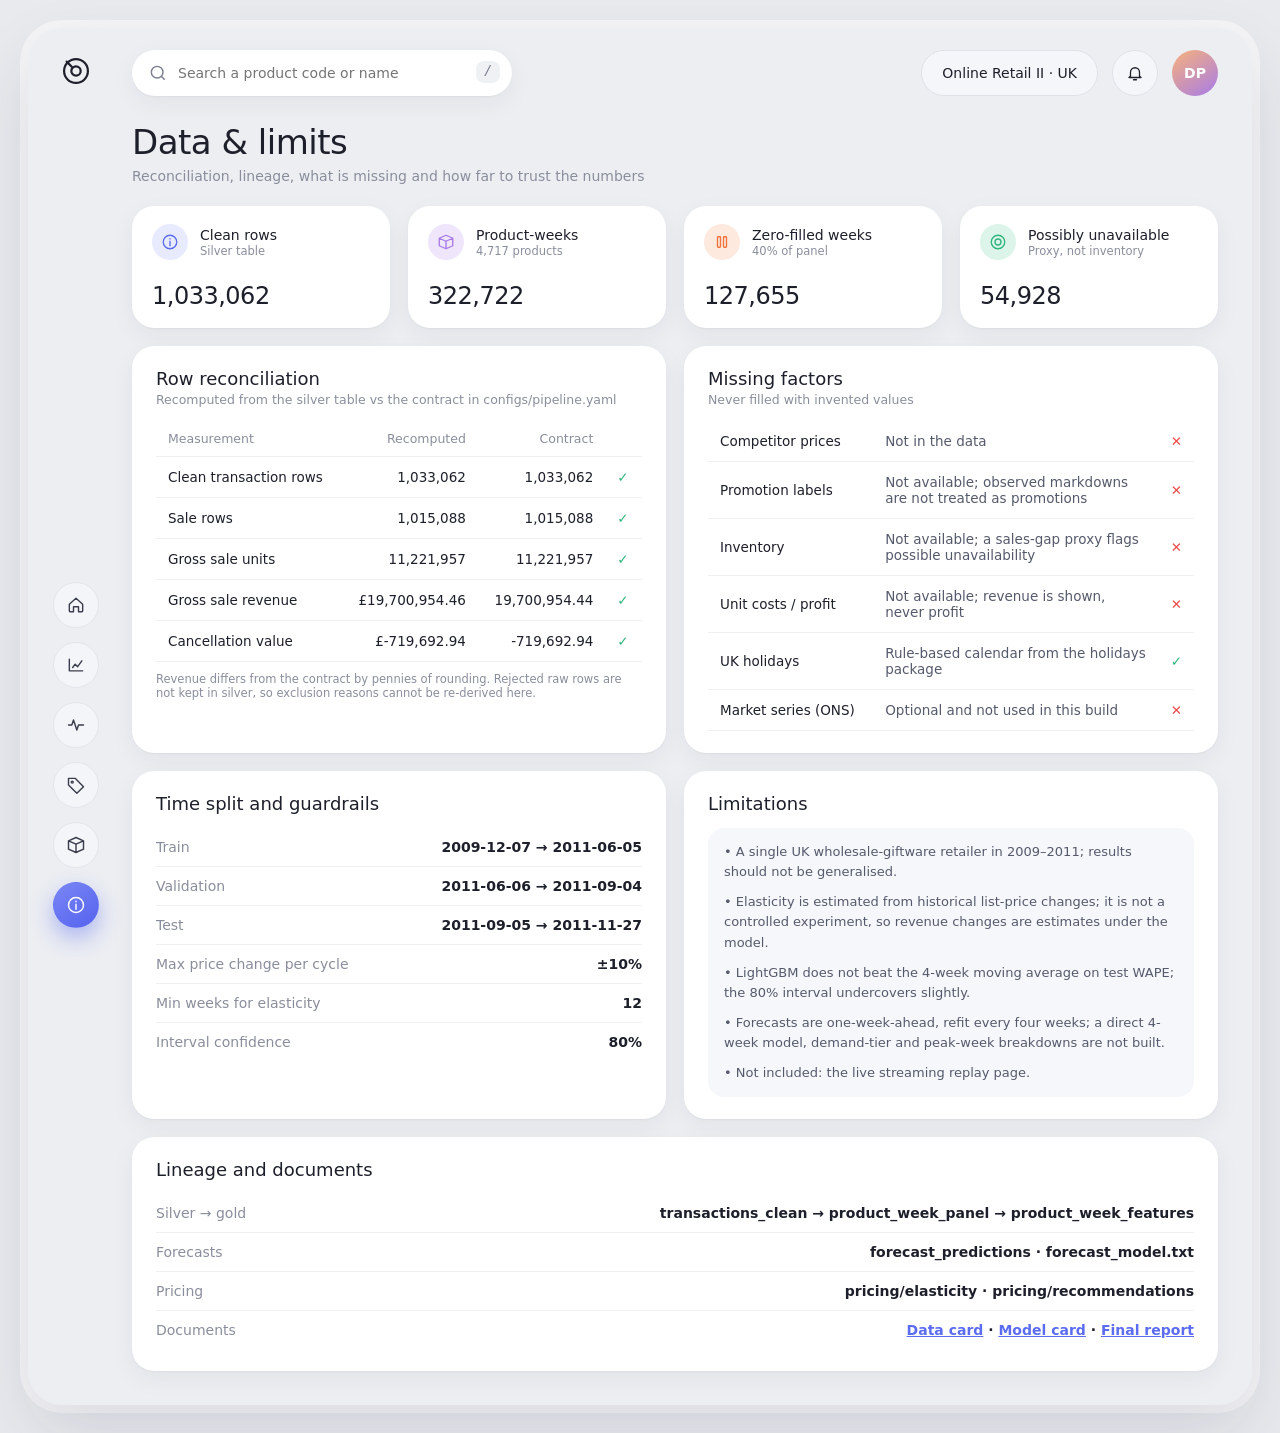
==== site/data.html @ 9e286042 "Add multi-page website dashboard (site/) with data export Co-Authored-By: Claude Sonnet 5.5 <noreply" ====
<!doctype html><html lang="en"><head><meta charset="utf-8"><meta name="viewport" content="width=device-width,initial-scale=1">
<title>Data & limits · Dynamic Pricing Analytics</title><link rel="stylesheet" href="assets/style.css">
<script src="vendor/chart.umd.js"></script><script src="data/data.js"></script><script src="data/overview.js"></script><script src="data/forecast.js"></script><script src="data/pricing.js"></script><script src="assets/app.js"></script></head><body>
<script src="assets/data.js"></script></body></html>
---- site/assets/style.css ----
:root{
  --bg:#e9eaee; --shell:#eceef2; --card:#fff; --ink:#1d1f2a; --muted:#8a8e9c; --line:#eef0f4;
  --orange:#f4733c; --indigo:#5b6cf0; --violet:#a77be8; --sky:#9ccbf4; --peach:#f8b27a; --green:#2fb67c; --red:#ef4d4d;
  --shadow:0 1px 2px rgba(30,35,60,.04),0 8px 24px rgba(30,35,60,.05);
  --radius:22px;
}
*{box-sizing:border-box}
html,body{margin:0;height:100%}
body{background:var(--bg);color:var(--ink);font-family:"Outfit","Urbanist","Inter",ui-sans-serif,system-ui,-apple-system,"Segoe UI",Roboto,sans-serif;font-size:14px;-webkit-font-smoothing:antialiased}
.stage{min-height:100%;padding:28px}
.shell{max-width:1480px;margin:0 auto;background:var(--shell);border-radius:34px;box-shadow:0 30px 70px rgba(40,45,70,.12),0 0 0 8px rgba(255,255,255,.55);display:grid;grid-template-columns:96px 1fr;min-height:calc(100vh - 56px);overflow:hidden}
.rail{display:flex;flex-direction:column;align-items:center;padding:26px 0;gap:14px}
.logo{width:34px;height:34px;margin-bottom:28px}
.rail nav{display:flex;flex-direction:column;gap:14px;margin:auto 0}
.nav-btn{width:46px;height:46px;border-radius:50%;background:#f4f5f8;border:1px solid #e3e5ec;display:grid;place-items:center;color:#3a3d4d;position:relative;transition:.2s;text-decoration:none}
.nav-btn:hover{background:#fff;transform:translateY(-1px)}
.nav-btn.active{background:linear-gradient(145deg,#7a86f6,#5563ee);color:#fff;border-color:transparent;box-shadow:0 10px 22px rgba(91,108,240,.45)}
.nav-btn svg{width:20px;height:20px;stroke:currentColor;fill:none;stroke-width:1.7;stroke-linecap:round;stroke-linejoin:round}
.nav-btn .tip{position:absolute;left:58px;background:#1d1f2a;color:#fff;padding:5px 10px;border-radius:8px;font-size:12px;white-space:nowrap;opacity:0;pointer-events:none;transition:.15s;z-index:20}
.nav-btn:hover .tip{opacity:1}
.main{padding:22px 34px 34px 8px;min-width:0}
.topbar{display:flex;align-items:center;gap:14px;margin-bottom:26px}
.search{flex:0 1 380px;position:relative}
.search input{width:100%;height:46px;border-radius:30px;border:0;background:#fff;padding:0 60px 0 46px;font:inherit;color:var(--ink);box-shadow:var(--shadow);outline:none}
.search svg{position:absolute;left:16px;top:13px;width:20px;height:20px;stroke:#7b7f8f;fill:none;stroke-width:1.7}
.search kbd{position:absolute;right:12px;top:11px;background:#f0f1f5;border-radius:8px;padding:3px 8px;font:12px inherit;color:#777b8a}
.results{position:absolute;top:52px;left:0;right:0;background:#fff;border-radius:18px;box-shadow:0 18px 40px rgba(30,35,60,.16);padding:6px;z-index:30;display:none;max-height:360px;overflow:auto}
.results a{display:flex;justify-content:space-between;gap:10px;padding:9px 12px;border-radius:12px;color:var(--ink);text-decoration:none}
.results a:hover{background:#f3f4f8}
.results small{color:var(--muted)}
.spacer{flex:1}
.pill{height:46px;border-radius:30px;background:#f5f6f9;border:1px solid #dfe1e8;padding:0 20px;display:inline-flex;align-items:center;gap:10px;font:inherit;color:var(--ink);cursor:default}
.pill.btn{cursor:pointer;background:#fff;box-shadow:var(--shadow);border-color:#eceef3}
.pill.btn:hover{background:#fafbff}
.pill svg{width:18px;height:18px;stroke:currentColor;fill:none;stroke-width:1.7;stroke-linecap:round;stroke-linejoin:round}
.round{width:46px;height:46px;padding:0;justify-content:center}
.avatar{width:46px;height:46px;border-radius:50%;background:linear-gradient(145deg,#f8b27a,#a77be8);color:#fff;display:grid;place-items:center;font-weight:600}
.page-head{display:flex;align-items:flex-end;justify-content:space-between;gap:20px;margin-bottom:22px;flex-wrap:wrap}
h1{font-size:34px;font-weight:500;margin:0;letter-spacing:-.5px}
.sub{color:var(--muted);margin-top:6px}
.page-actions{display:flex;gap:10px;flex-wrap:wrap}
.grid{display:grid;gap:18px}
.g5{grid-template-columns:repeat(5,1fr)}
.g4{grid-template-columns:repeat(4,1fr)}
.g3{grid-template-columns:repeat(3,1fr)}
.g2{grid-template-columns:1fr 1fr}
.g-wide{grid-template-columns:1.75fr 1fr}
.mt{margin-top:18px}
.card{background:var(--card);border-radius:var(--radius);padding:22px 24px;box-shadow:var(--shadow);min-width:0}
.card h3{font-size:18px;font-weight:500;margin:0}
.card-head{display:flex;align-items:center;justify-content:space-between;gap:12px;margin-bottom:14px}
.card-sub{color:var(--muted);font-size:12.5px;margin-top:3px}
.kpi{padding:18px 20px}
.kpi-top{display:flex;align-items:center;gap:12px}
.chip{width:36px;height:36px;border-radius:50%;display:grid;place-items:center;flex:none}
.chip svg{width:18px;height:18px;stroke:currentColor;fill:none;stroke-width:1.8;stroke-linecap:round;stroke-linejoin:round}
.chip.b{background:#e8ebfd;color:var(--indigo)} .chip.g{background:#dcf4ea;color:var(--green)}
.chip.p{background:#efe6fc;color:var(--violet)} .chip.o{background:#fde9de;color:var(--orange)} .chip.v{background:#f1e4fb;color:#9b59d0}
.kpi-name{font-size:14px}
.kpi-sub{font-size:11.5px;color:var(--muted);margin-top:1px}
.kpi-val{display:flex;align-items:center;justify-content:space-between;margin-top:22px;gap:8px}
.kpi-val b{font-size:24px;font-weight:500;letter-spacing:-.5px}
.kpi-val b i{font-style:normal;color:#a6a9b6}
.delta{font-size:11.5px;padding:4px 8px;border-radius:20px;display:inline-flex;gap:4px;align-items:center;white-space:nowrap}
.delta.up{background:#e3f6ec;color:var(--green)} .delta.down{background:#fde7e7;color:var(--red)} .delta.flat{background:#eef0f4;color:var(--muted)}
.seg{display:inline-flex;background:#f3f4f8;border-radius:20px;padding:3px}
.seg button{border:0;background:transparent;font:inherit;font-size:12.5px;padding:6px 13px;border-radius:17px;color:#666a7a;cursor:pointer}
.seg button.on{background:#fff;color:var(--ink);box-shadow:0 1px 4px rgba(30,35,60,.12)}
select,.select{height:36px;border-radius:18px;border:1px solid #e3e5ec;background:#fff;padding:0 14px;font:inherit;font-size:13px;color:var(--ink);outline:none}
.chart{position:relative;height:300px}
.chart.sm{height:210px} .chart.lg{height:340px}
.legend{display:flex;flex-direction:column;gap:0}
.legend .row{display:flex;align-items:center;gap:10px;padding:11px 0;border-bottom:1px solid var(--line)}
.legend .row:last-child{border:0}
.legend .dot{width:8px;height:8px;border-radius:50%}
.legend .row span:last-child{margin-left:auto;color:var(--muted)}
.bars{display:flex;flex-direction:column;gap:16px}
.bar-row .l{display:flex;justify-content:space-between;align-items:center;margin-bottom:7px;gap:10px}
.bar-row .l b{font-weight:500}
.bar-row .l span{color:var(--muted);font-size:13px}
.track{height:7px;border-radius:6px;background:#eef0f4;overflow:hidden}
.fill{height:100%;border-radius:6px}
.gauge{position:relative;height:210px}
.gauge-center{position:absolute;left:0;right:0;bottom:30px;text-align:center}
.gauge-center small{color:var(--muted);display:block}
.gauge-center b{font-size:26px;font-weight:500}
.gauge-foot{display:flex;justify-content:space-between;color:var(--muted);font-size:12.5px;margin-top:6px}
.gauge-foot b{color:var(--ink);font-weight:500}
table{width:100%;border-collapse:collapse}
th{font-weight:400;color:var(--muted);text-align:left;font-size:12.5px;padding:10px 12px;border-bottom:1px solid var(--line);white-space:nowrap;cursor:pointer;user-select:none}
th.num,td.num{text-align:right}
td{padding:12px;border-bottom:1px solid var(--line);font-size:13.5px}
tbody tr{cursor:pointer;transition:.12s}
tbody tr:hover{background:#f7f8fc}
tbody tr.sel{background:#eef0fe}
.tag{display:inline-block;padding:3px 10px;border-radius:14px;font-size:12px}
.tag.hold{background:#eef0f4;color:#666a7a}.tag.up{background:#e3f6ec;color:var(--green)}.tag.down{background:#fde9de;color:#d4561f}
.tag.High{background:#e3f6ec;color:var(--green)}.tag.Medium{background:#fff1d6;color:#b47a0c}.tag.Low{background:#fde7e7;color:var(--red)}
.table-wrap{overflow:auto;max-height:560px}
.toolbar{display:flex;gap:10px;align-items:center;flex-wrap:wrap;margin-bottom:14px}
.toolbar input[type=text]{height:36px;border-radius:18px;border:1px solid #e3e5ec;padding:0 14px;font:inherit;font-size:13px;min-width:210px;outline:none}
.pager{display:flex;align-items:center;gap:10px;justify-content:flex-end;margin-top:12px;color:var(--muted);font-size:12.5px}
.pager button{border:1px solid #e3e5ec;background:#fff;border-radius:16px;height:32px;padding:0 14px;font:inherit;cursor:pointer}
.pager button:disabled{opacity:.4;cursor:default}
.note{background:#f6f7fb;border-radius:16px;padding:14px 16px;color:#555a6b;line-height:1.55;font-size:13px}
.note.warn{background:#fff6e8;color:#7a5410}
.stat-line{display:flex;justify-content:space-between;padding:11px 0;border-bottom:1px solid var(--line)}
.stat-line:last-child{border:0}.stat-line span:first-child{color:var(--muted)}
.range{width:100%;accent-color:var(--indigo)}
.sim-out{display:grid;grid-template-columns:1fr 1fr;gap:12px;margin-top:14px}
.sim-out div{background:#f6f7fb;border-radius:16px;padding:12px 14px}
.sim-out small{color:var(--muted);display:block;margin-bottom:4px}.sim-out b{font-weight:500;font-size:19px}
.badge-ok{color:var(--green)}.badge-no{color:var(--red)}
.src{color:var(--muted);font-size:11.5px;margin-top:10px}
.empty{color:var(--muted);padding:40px;text-align:center}
@media(max-width:1200px){.g5{grid-template-columns:repeat(3,1fr)}.g-wide,.g3,.g2,.g4{grid-template-columns:1fr 1fr}}
@media(max-width:820px){.stage{padding:0}.shell{border-radius:0;grid-template-columns:1fr;box-shadow:none}.rail{flex-direction:row;padding:12px;justify-content:center}.rail nav{flex-direction:row;margin:0}.logo{display:none}.main{padding:12px 16px 30px}.g5,.g-wide,.g3,.g2,.g4{grid-template-columns:1fr}.search{flex:1}.topbar .pill:not(.round):not(.btn){display:none}h1{font-size:28px}}
a{color:var(--indigo)}
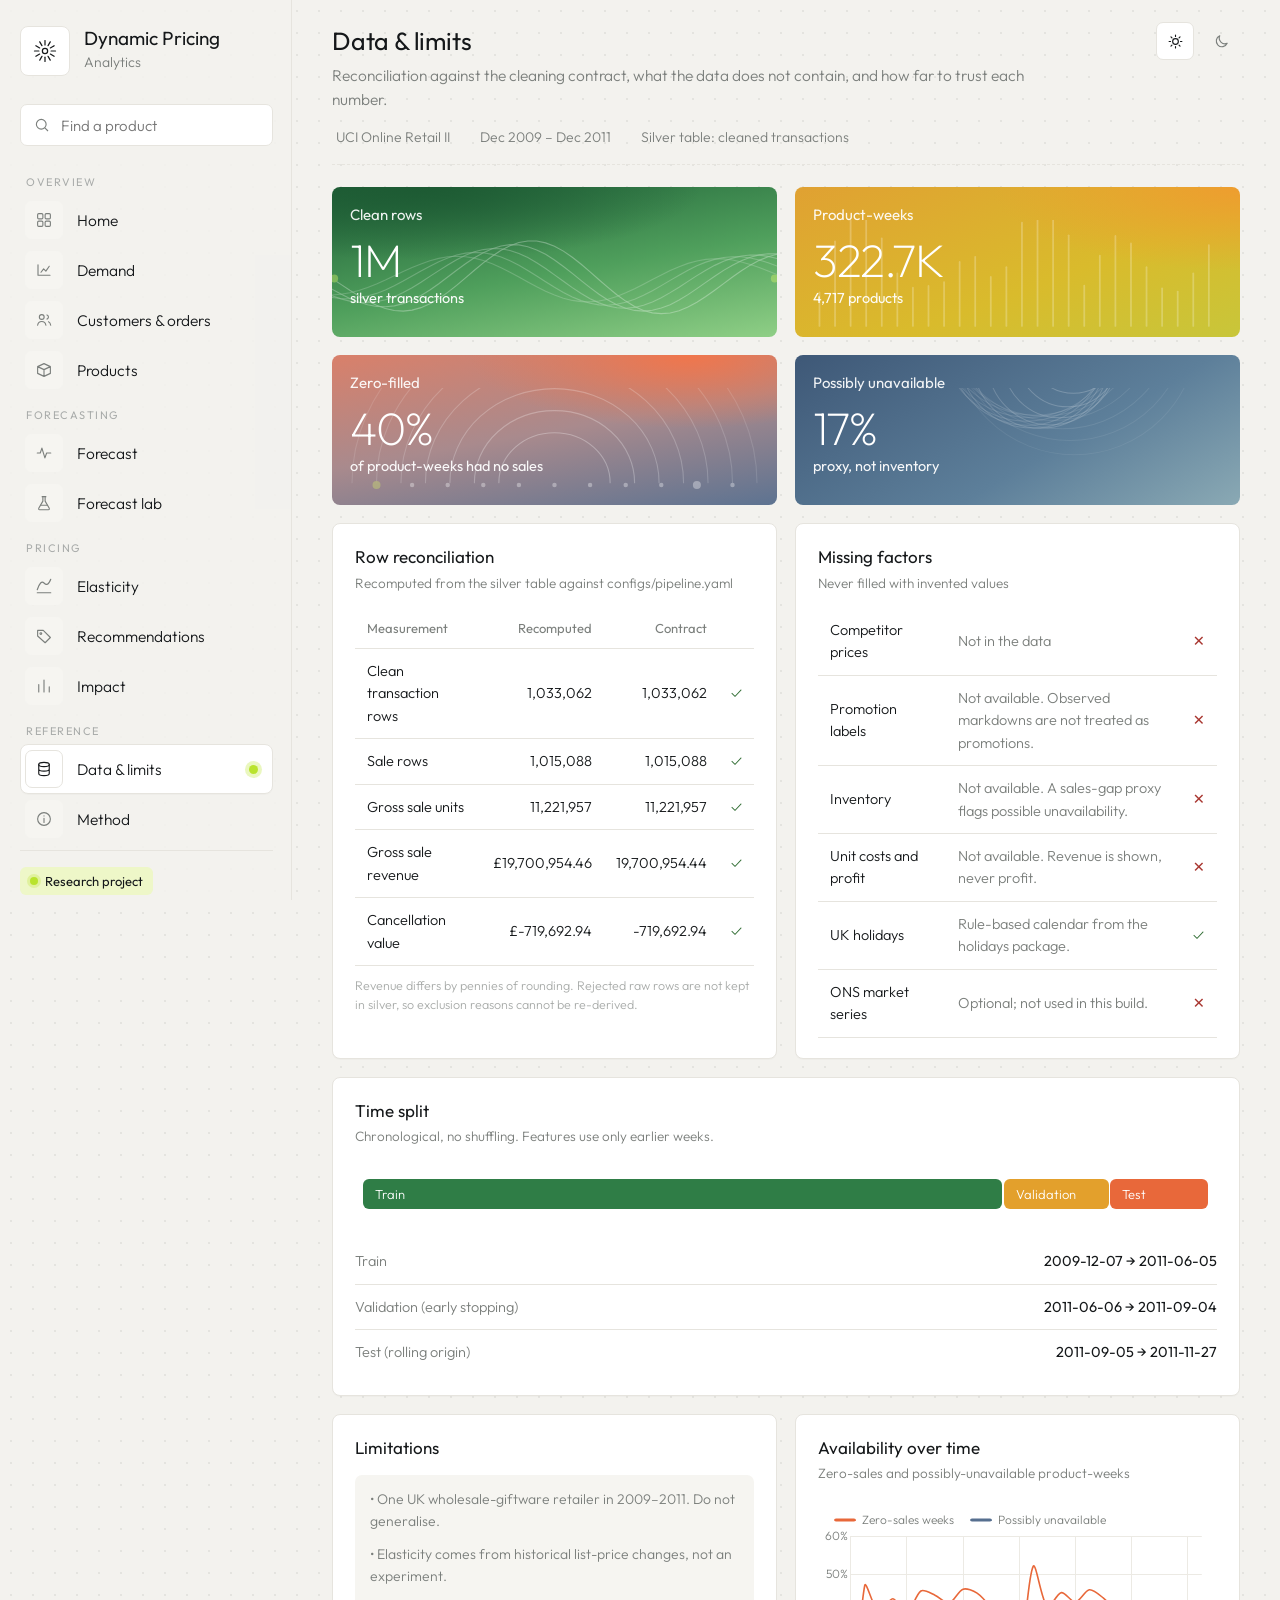
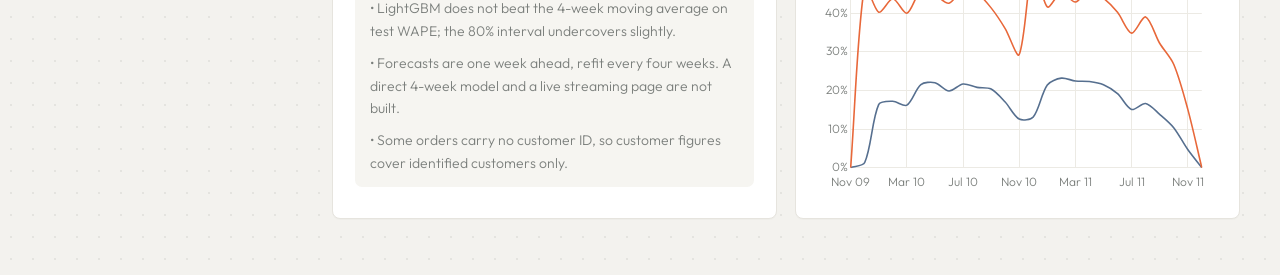
==== commit 58a48681: "Redesign website: 11 pages, new theme, light/dark, many more visuals Co-Authored-By: Claude Sonnet 5" ====
--- a/site/data.html
+++ b/site/data.html
@@ -1,4 +1 @@
-<!doctype html><html lang="en"><head><meta charset="utf-8"><meta name="viewport" content="width=device-width,initial-scale=1">
-<title>Data & limits · Dynamic Pricing Analytics</title><link rel="stylesheet" href="assets/style.css">
-<script src="vendor/chart.umd.js"></script><script src="data/data.js"></script><script src="data/overview.js"></script><script src="data/forecast.js"></script><script src="data/pricing.js"></script><script src="assets/app.js"></script></head><body>
-<script src="assets/data.js"></script></body></html>
+<!doctype html><html lang="en"><head><meta charset="utf-8"><meta name="viewport" content="width=device-width,initial-scale=1"><title>Data and limits · Dynamic Pricing Analytics</title><link rel="preconnect" href="https://fonts.googleapis.com"><link rel="stylesheet" href="https://fonts.googleapis.com/css2?family=Outfit:wght@200;300;400;500&display=swap"><link rel="stylesheet" href="assets/style.css"><script src="vendor/chart.umd.js"></script><script src="data/data.js"></script><script src="data/overview.js"></script><script src="data/search.js"></script><script src="assets/app.js"></script></head><body><script src="assets/data.js"></script></body></html>
--- a/site/assets/style.css
+++ b/site/assets/style.css
@@ -1,118 +1,159 @@
+/* Layout concept: quiet warm-paper workspace, labelled sidebar, thin light type, gradient stat tiles with line art. */
 :root{
-  --bg:#e9eaee; --shell:#eceef2; --card:#fff; --ink:#1d1f2a; --muted:#8a8e9c; --line:#eef0f4;
-  --orange:#f4733c; --indigo:#5b6cf0; --violet:#a77be8; --sky:#9ccbf4; --peach:#f8b27a; --green:#2fb67c; --red:#ef4d4d;
-  --shadow:0 1px 2px rgba(30,35,60,.04),0 8px 24px rgba(30,35,60,.05);
-  --radius:22px;
+  --bg:#f3f2ee; --dot:rgba(30,35,30,.07); --card:#ffffff; --soft:#f6f5f1; --border:#e6e4de; --grid:#eceae4;
+  --ink:#15181a; --muted:#7b7f7c; --faint:#a9acaa;
+  --lime:#b9e32d; --lime-soft:#eef7c8; --green:#2f7d46; --green-d:#1e5a33; --orange:#e8683a; --amber:#e3a02c; --slate:#566f8f; --red:#d4453d; --violet:#8a6fd1;
+  --warn-bg:#fbf1d6; --warn-ink:#8a5a0b; --ok-bg:#e5f3dc; --ok-ink:#2c6a2f; --bad-bg:#fbe4e1; --bad-ink:#a83630;
+  --tile-text:#fff; --shadow:0 1px 0 rgba(20,25,20,.02);
+  --font:"Outfit","Urbanist","Inter",ui-sans-serif,system-ui,-apple-system,"Segoe UI",Roboto,sans-serif;
 }
+@media (prefers-color-scheme: dark){:root:not([data-theme="light"]){
+  --bg:#111312; --dot:rgba(255,255,255,.055); --card:#191c1a; --soft:#1f2321; --border:#2a2f2c; --grid:#262b28;
+  --ink:#eceee9; --muted:#8f958f; --faint:#6b716c;
+  --lime:#c4ec3a; --lime-soft:#2b3315; --green:#5fb877; --green-d:#7fd196; --orange:#f07d52; --amber:#eab04a; --slate:#8aa6c9; --red:#ef6a61; --violet:#a891e6;
+  --warn-bg:#2f2813; --warn-ink:#e8c46c; --ok-bg:#1d2d1d; --ok-ink:#9bd69b; --bad-bg:#33201e; --bad-ink:#f09a93; --shadow:none; color-scheme:dark}}
+:root[data-theme="dark"]{
+  --bg:#111312; --dot:rgba(255,255,255,.055); --card:#191c1a; --soft:#1f2321; --border:#2a2f2c; --grid:#262b28;
+  --ink:#eceee9; --muted:#8f958f; --faint:#6b716c;
+  --lime:#c4ec3a; --lime-soft:#2b3315; --green:#5fb877; --green-d:#7fd196; --orange:#f07d52; --amber:#eab04a; --slate:#8aa6c9; --red:#ef6a61; --violet:#a891e6;
+  --warn-bg:#2f2813; --warn-ink:#e8c46c; --ok-bg:#1d2d1d; --ok-ink:#9bd69b; --bad-bg:#33201e; --bad-ink:#f09a93; --shadow:none; color-scheme:dark}
 *{box-sizing:border-box}
-html,body{margin:0;height:100%}
-body{background:var(--bg);color:var(--ink);font-family:"Outfit","Urbanist","Inter",ui-sans-serif,system-ui,-apple-system,"Segoe UI",Roboto,sans-serif;font-size:14px;-webkit-font-smoothing:antialiased}
-.stage{min-height:100%;padding:28px}
-.shell{max-width:1480px;margin:0 auto;background:var(--shell);border-radius:34px;box-shadow:0 30px 70px rgba(40,45,70,.12),0 0 0 8px rgba(255,255,255,.55);display:grid;grid-template-columns:96px 1fr;min-height:calc(100vh - 56px);overflow:hidden}
-.rail{display:flex;flex-direction:column;align-items:center;padding:26px 0;gap:14px}
-.logo{width:34px;height:34px;margin-bottom:28px}
-.rail nav{display:flex;flex-direction:column;gap:14px;margin:auto 0}
-.nav-btn{width:46px;height:46px;border-radius:50%;background:#f4f5f8;border:1px solid #e3e5ec;display:grid;place-items:center;color:#3a3d4d;position:relative;transition:.2s;text-decoration:none}
-.nav-btn:hover{background:#fff;transform:translateY(-1px)}
-.nav-btn.active{background:linear-gradient(145deg,#7a86f6,#5563ee);color:#fff;border-color:transparent;box-shadow:0 10px 22px rgba(91,108,240,.45)}
-.nav-btn svg{width:20px;height:20px;stroke:currentColor;fill:none;stroke-width:1.7;stroke-linecap:round;stroke-linejoin:round}
-.nav-btn .tip{position:absolute;left:58px;background:#1d1f2a;color:#fff;padding:5px 10px;border-radius:8px;font-size:12px;white-space:nowrap;opacity:0;pointer-events:none;transition:.15s;z-index:20}
-.nav-btn:hover .tip{opacity:1}
-.main{padding:22px 34px 34px 8px;min-width:0}
-.topbar{display:flex;align-items:center;gap:14px;margin-bottom:26px}
-.search{flex:0 1 380px;position:relative}
-.search input{width:100%;height:46px;border-radius:30px;border:0;background:#fff;padding:0 60px 0 46px;font:inherit;color:var(--ink);box-shadow:var(--shadow);outline:none}
-.search svg{position:absolute;left:16px;top:13px;width:20px;height:20px;stroke:#7b7f8f;fill:none;stroke-width:1.7}
-.search kbd{position:absolute;right:12px;top:11px;background:#f0f1f5;border-radius:8px;padding:3px 8px;font:12px inherit;color:#777b8a}
-.results{position:absolute;top:52px;left:0;right:0;background:#fff;border-radius:18px;box-shadow:0 18px 40px rgba(30,35,60,.16);padding:6px;z-index:30;display:none;max-height:360px;overflow:auto}
-.results a{display:flex;justify-content:space-between;gap:10px;padding:9px 12px;border-radius:12px;color:var(--ink);text-decoration:none}
-.results a:hover{background:#f3f4f8}
-.results small{color:var(--muted)}
-.spacer{flex:1}
-.pill{height:46px;border-radius:30px;background:#f5f6f9;border:1px solid #dfe1e8;padding:0 20px;display:inline-flex;align-items:center;gap:10px;font:inherit;color:var(--ink);cursor:default}
-.pill.btn{cursor:pointer;background:#fff;box-shadow:var(--shadow);border-color:#eceef3}
-.pill.btn:hover{background:#fafbff}
-.pill svg{width:18px;height:18px;stroke:currentColor;fill:none;stroke-width:1.7;stroke-linecap:round;stroke-linejoin:round}
-.round{width:46px;height:46px;padding:0;justify-content:center}
-.avatar{width:46px;height:46px;border-radius:50%;background:linear-gradient(145deg,#f8b27a,#a77be8);color:#fff;display:grid;place-items:center;font-weight:600}
-.page-head{display:flex;align-items:flex-end;justify-content:space-between;gap:20px;margin-bottom:22px;flex-wrap:wrap}
-h1{font-size:34px;font-weight:500;margin:0;letter-spacing:-.5px}
-.sub{color:var(--muted);margin-top:6px}
-.page-actions{display:flex;gap:10px;flex-wrap:wrap}
-.grid{display:grid;gap:18px}
-.g5{grid-template-columns:repeat(5,1fr)}
-.g4{grid-template-columns:repeat(4,1fr)}
-.g3{grid-template-columns:repeat(3,1fr)}
-.g2{grid-template-columns:1fr 1fr}
-.g-wide{grid-template-columns:1.75fr 1fr}
-.mt{margin-top:18px}
-.card{background:var(--card);border-radius:var(--radius);padding:22px 24px;box-shadow:var(--shadow);min-width:0}
-.card h3{font-size:18px;font-weight:500;margin:0}
-.card-head{display:flex;align-items:center;justify-content:space-between;gap:12px;margin-bottom:14px}
-.card-sub{color:var(--muted);font-size:12.5px;margin-top:3px}
-.kpi{padding:18px 20px}
-.kpi-top{display:flex;align-items:center;gap:12px}
-.chip{width:36px;height:36px;border-radius:50%;display:grid;place-items:center;flex:none}
-.chip svg{width:18px;height:18px;stroke:currentColor;fill:none;stroke-width:1.8;stroke-linecap:round;stroke-linejoin:round}
-.chip.b{background:#e8ebfd;color:var(--indigo)} .chip.g{background:#dcf4ea;color:var(--green)}
-.chip.p{background:#efe6fc;color:var(--violet)} .chip.o{background:#fde9de;color:var(--orange)} .chip.v{background:#f1e4fb;color:#9b59d0}
-.kpi-name{font-size:14px}
-.kpi-sub{font-size:11.5px;color:var(--muted);margin-top:1px}
-.kpi-val{display:flex;align-items:center;justify-content:space-between;margin-top:22px;gap:8px}
-.kpi-val b{font-size:24px;font-weight:500;letter-spacing:-.5px}
-.kpi-val b i{font-style:normal;color:#a6a9b6}
-.delta{font-size:11.5px;padding:4px 8px;border-radius:20px;display:inline-flex;gap:4px;align-items:center;white-space:nowrap}
-.delta.up{background:#e3f6ec;color:var(--green)} .delta.down{background:#fde7e7;color:var(--red)} .delta.flat{background:#eef0f4;color:var(--muted)}
-.seg{display:inline-flex;background:#f3f4f8;border-radius:20px;padding:3px}
-.seg button{border:0;background:transparent;font:inherit;font-size:12.5px;padding:6px 13px;border-radius:17px;color:#666a7a;cursor:pointer}
-.seg button.on{background:#fff;color:var(--ink);box-shadow:0 1px 4px rgba(30,35,60,.12)}
-select,.select{height:36px;border-radius:18px;border:1px solid #e3e5ec;background:#fff;padding:0 14px;font:inherit;font-size:13px;color:var(--ink);outline:none}
-.chart{position:relative;height:300px}
-.chart.sm{height:210px} .chart.lg{height:340px}
-.legend{display:flex;flex-direction:column;gap:0}
-.legend .row{display:flex;align-items:center;gap:10px;padding:11px 0;border-bottom:1px solid var(--line)}
-.legend .row:last-child{border:0}
-.legend .dot{width:8px;height:8px;border-radius:50%}
-.legend .row span:last-child{margin-left:auto;color:var(--muted)}
-.bars{display:flex;flex-direction:column;gap:16px}
-.bar-row .l{display:flex;justify-content:space-between;align-items:center;margin-bottom:7px;gap:10px}
-.bar-row .l b{font-weight:500}
-.bar-row .l span{color:var(--muted);font-size:13px}
-.track{height:7px;border-radius:6px;background:#eef0f4;overflow:hidden}
-.fill{height:100%;border-radius:6px}
-.gauge{position:relative;height:210px}
-.gauge-center{position:absolute;left:0;right:0;bottom:30px;text-align:center}
-.gauge-center small{color:var(--muted);display:block}
-.gauge-center b{font-size:26px;font-weight:500}
-.gauge-foot{display:flex;justify-content:space-between;color:var(--muted);font-size:12.5px;margin-top:6px}
-.gauge-foot b{color:var(--ink);font-weight:500}
+html,body{margin:0;min-height:100%}
+body{background-color:var(--bg);background-image:radial-gradient(var(--dot) 1px,transparent 1px);background-size:22px 22px;color:var(--ink);font-family:var(--font);font-weight:300;font-size:15px;line-height:1.55;-webkit-font-smoothing:antialiased}
+a{color:var(--green);text-decoration:none}a:hover{text-decoration:underline}
+b,strong{font-weight:500}
+.app{display:grid;grid-template-columns:292px minmax(0,1fr);min-height:100vh}
+.side{padding:26px 18px 22px 20px;display:flex;flex-direction:column;gap:6px;position:sticky;top:0;height:100vh;overflow:auto;border-right:1px solid var(--border);background:color-mix(in srgb,var(--bg) 88%,transparent)}
+.brand{display:flex;align-items:center;gap:14px;margin-bottom:22px;color:inherit;text-decoration:none}
+.brand-mark{width:50px;height:50px;border-radius:8px;border:1px solid var(--border);background:var(--card);display:grid;place-items:center;flex:none}
+.brand-mark svg{width:28px;height:28px;stroke:var(--ink);fill:none;stroke-width:1.4;stroke-linecap:round}
+.brand b{display:block;font-size:19px;font-weight:400;line-height:1.15}
+.brand small{color:var(--muted);font-size:14px}
+.nav-label{font-size:11px;letter-spacing:.14em;text-transform:uppercase;color:var(--faint);margin:16px 6px 4px;font-weight:400}
+.nav a{display:flex;align-items:center;gap:14px;padding:6px 10px 6px 4px;border-radius:8px;color:var(--ink);text-decoration:none;border:1px solid transparent;font-size:15.5px;position:relative}
+.nav a .ico{width:42px;height:42px;border-radius:7px;background:var(--soft);display:grid;place-items:center;flex:none;border:1px solid transparent}
+.nav a svg{width:18px;height:18px;stroke:var(--muted);fill:none;stroke-width:1.5;stroke-linecap:round;stroke-linejoin:round}
+.nav a:hover{background:color-mix(in srgb,var(--card) 60%,transparent)}
+.nav a.on{background:var(--card);border-color:var(--border);box-shadow:var(--shadow)}
+.nav a.on .ico{background:var(--card);border-color:var(--border)}
+.nav a.on svg{stroke:var(--ink)}
+.nav a.on::after{content:"";position:absolute;right:14px;width:9px;height:9px;border-radius:50%;background:var(--lime);box-shadow:0 0 0 4px color-mix(in srgb,var(--lime) 30%,transparent)}
+.side-foot{margin-top:auto;padding-top:16px;border-top:1px solid var(--border);display:grid;gap:8px;color:var(--muted);font-size:13.5px}
+.chip{display:inline-flex;align-items:center;gap:7px;background:var(--lime-soft);color:var(--ink);border-radius:6px;padding:4px 10px;font-size:13px;font-weight:400;white-space:nowrap}
+.chip::before{content:"";width:8px;height:8px;border-radius:50%;background:var(--lime);box-shadow:0 0 0 3px color-mix(in srgb,var(--lime) 28%,transparent)}
+.chip.warn{background:var(--warn-bg);color:var(--warn-ink)}.chip.warn::before{background:var(--amber);box-shadow:none}
+.chip.grey{background:var(--soft);color:var(--muted)}.chip.grey::before{background:var(--faint);box-shadow:none}
+.chip.plain::before{display:none}
+.main{padding:22px 40px 56px;min-width:0}
+.head{display:flex;justify-content:space-between;align-items:flex-start;gap:20px;margin-bottom:6px}
+.head h1{font-size:25px;font-weight:400;margin:0 0 2px;letter-spacing:-.2px}
+.head p{margin:0;color:var(--muted);font-size:15.5px;max-width:720px}
+.theme{display:flex;gap:8px;flex:none}
+.theme button{width:38px;height:38px;border-radius:7px;border:1px solid transparent;background:transparent;display:grid;place-items:center;cursor:pointer;color:var(--muted)}
+.theme button.on{background:var(--card);border-color:var(--border);color:var(--ink)}
+.theme svg{width:17px;height:17px;stroke:currentColor;fill:none;stroke-width:1.6;stroke-linecap:round;stroke-linejoin:round}
+.tags{display:flex;gap:6px 22px;flex-wrap:wrap;color:var(--muted);font-size:14px;padding:10px 0 16px;border-bottom:1px dashed var(--border);margin-bottom:22px}
+.tags span{padding:0 4px}
+.grid{display:grid;gap:18px}.g2{grid-template-columns:repeat(2,minmax(0,1fr))}.g3{grid-template-columns:repeat(3,minmax(0,1fr))}.g4{grid-template-columns:repeat(4,minmax(0,1fr))}.g5{grid-template-columns:repeat(5,minmax(0,1fr))}
+.g-wide{grid-template-columns:minmax(0,1.7fr) minmax(0,1fr)}.g-wide-r{grid-template-columns:minmax(0,1fr) minmax(0,1.7fr)}
+.mt{margin-top:18px}.mt2{margin-top:30px}
+.card{background:var(--card);border:1px solid var(--border);border-radius:8px;padding:20px 22px;min-width:0;box-shadow:var(--shadow)}
+.card h3{margin:0;font-size:17px;font-weight:400}
+.card .sub{color:var(--muted);font-size:13.5px;margin-top:2px}
+.card-head{display:flex;justify-content:space-between;align-items:flex-start;gap:12px;margin-bottom:14px}
+.card.flat{background:transparent;border-style:dashed}
+.banner{display:flex;gap:18px;align-items:center;padding:18px 22px}
+.banner .ic{width:46px;height:46px;border-radius:7px;background:var(--warn-bg);color:var(--warn-ink);display:grid;place-items:center;flex:none}
+.banner .ic svg{width:22px;height:22px;stroke:currentColor;fill:none;stroke-width:1.5;stroke-linecap:round;stroke-linejoin:round}
+.banner p{margin:0;color:var(--muted);font-size:15px}.banner p b{color:var(--ink)}
+.strip{display:flex;gap:16px;align-items:center;padding:12px 18px;color:var(--muted);font-size:15px}
+.chart{position:relative;height:300px}.chart.sm{height:220px}.chart.lg{height:360px}.chart.xs{height:150px}
+.src{color:var(--faint);font-size:12.5px;margin-top:10px}
+.legend{display:flex;flex-direction:column}
+.legend .row{display:flex;align-items:center;gap:10px;padding:10px 0;border-bottom:1px solid var(--border);font-size:14.5px}
+.legend .row:last-child{border:0}.legend .dot{width:9px;height:9px;border-radius:50%;flex:none}.legend .row span:last-child{margin-left:auto;color:var(--muted)}
+.bars{display:grid;gap:15px}.bar-row .l{display:flex;justify-content:space-between;gap:10px;font-size:14.5px;margin-bottom:6px}.bar-row .l span{color:var(--muted)}
+.track{height:6px;border-radius:4px;background:var(--soft);overflow:hidden}.fill{height:100%;border-radius:4px}
+.stat-line{display:flex;justify-content:space-between;gap:14px;padding:11px 0;border-bottom:1px solid var(--border);font-size:14.5px}.stat-line:last-child{border:0}.stat-line span:first-child{color:var(--muted)}.stat-line b{font-weight:400;text-align:right}
+.note{background:var(--soft);border-radius:7px;padding:13px 15px;font-size:14px;color:var(--muted);line-height:1.6}.note b{color:var(--ink)}
+.note.warn{background:var(--warn-bg);color:var(--warn-ink)}.note.warn b{color:inherit}
+.note.ok{background:var(--ok-bg);color:var(--ok-ink)}
+/* hero + tiles */
+.hero{display:grid;grid-template-columns:minmax(0,1.05fr) minmax(0,1.1fr);gap:18px;align-items:stretch}
+.hero-copy{padding:44px 44px 34px;position:relative;overflow:hidden;display:flex;flex-direction:column;gap:24px;background:radial-gradient(60% 55% at 85% 55%,color-mix(in srgb,var(--amber) 22%,transparent),transparent 70%),radial-gradient(45% 45% at 78% 70%,color-mix(in srgb,var(--green) 16%,transparent),transparent 70%),var(--card)}
+.hero-copy h2{font-size:clamp(40px,5.2vw,72px);line-height:1.02;font-weight:200;margin:0;letter-spacing:-1.6px}
+.hero-copy p.lead{font-size:18px;color:var(--muted);max-width:480px;margin:0;line-height:1.7}
+.feat{display:grid;gap:14px;margin-top:auto;padding-top:10px}
+.feat .r{display:flex;align-items:center;gap:14px;flex-wrap:wrap}
+.feat .dot{width:34px;height:34px;border-radius:50%;background:var(--lime-soft);display:grid;place-items:center;flex:none}
+.feat .dot::after{content:"";width:12px;height:12px;border-radius:50%;background:var(--lime);box-shadow:0 0 0 4px color-mix(in srgb,var(--lime) 30%,transparent)}
+.feat .t{font-size:23px;font-weight:300}.feat .s{color:var(--muted);font-size:14px}
+.tiles{display:grid;grid-template-columns:1fr 1fr;grid-auto-rows:minmax(150px,auto);gap:10px}
+.tile{position:relative;overflow:hidden;border-radius:8px;padding:20px 22px;color:var(--tile-text);min-height:210px;display:flex;flex-direction:column;isolation:isolate}
+.tile .k{display:flex;justify-content:space-between;font-size:15px;font-weight:400;opacity:.92}
+.tile .n{font-size:84px;font-weight:200;line-height:1;margin:18px 0 8px;letter-spacing:-3px}
+.tile .n.s{font-size:58px;letter-spacing:-2px}
+.tile .d{font-size:14.5px;font-weight:400;max-width:230px;opacity:.95}
+.tile svg.art{position:absolute;inset:auto 0 0 0;width:100%;height:62%;z-index:-1;pointer-events:none}
+.tile.tall{grid-row:span 2}.tile.wide{grid-column:span 2;min-height:190px}
+.tile.green{background:radial-gradient(90% 70% at 20% 0%,#1d5a33 0%,transparent 70%),linear-gradient(170deg,#1e5f37 0%,#4f9f5c 55%,#8fcf86 100%)}
+.tile.amber{background:radial-gradient(80% 80% at 100% 0%,#ee9d2f,transparent 70%),linear-gradient(160deg,#e0a132 0%,#d9bb2c 60%,#c8c63a 100%)}
+.tile.coral{background:radial-gradient(70% 70% at 80% 0%,#f0764c,transparent 70%),linear-gradient(170deg,#d9806a 0%,#a98a8d 50%,#5d7391 100%)}
+.tile.olive{background:radial-gradient(70% 90% at 0% 100%,#8ea248,transparent 70%),linear-gradient(120deg,#b19a3e 0%,#9aab4a 55%,#6f9b5e 100%)}
+.tile.slate{background:linear-gradient(150deg,#3e5877 0%,#5d7f9a 60%,#8aa9b4 100%)}
+.tile.plum{background:linear-gradient(150deg,#5a3f77 0%,#8a6fd1 60%,#c3a2e0 100%)}
+.tile.mini{min-height:150px;padding:16px 18px}.tile.mini .n{font-size:46px;margin:10px 0 4px;letter-spacing:-1.5px}
+/* link cards */
+.link-card{display:flex;flex-direction:column;gap:10px;color:inherit;text-decoration:none;transition:.15s}
+.link-card:hover{text-decoration:none;border-color:color-mix(in srgb,var(--green) 40%,var(--border));transform:translateY(-1px)}
+.link-card .top{display:flex;align-items:center;gap:12px}
+.link-card .ico{width:38px;height:38px;border-radius:7px;background:var(--soft);display:grid;place-items:center}
+.link-card .ico svg{width:18px;height:18px;stroke:var(--ink);fill:none;stroke-width:1.5;stroke-linecap:round;stroke-linejoin:round}
+.link-card h4{margin:0;font-size:17px;font-weight:400}.link-card p{margin:0;color:var(--muted);font-size:14px;min-height:42px}
+.link-card .go{margin-left:auto;color:var(--faint)}
+.spark{width:100%;height:64px;display:block}
+/* controls */
+select,input[type=text]{height:40px;border-radius:7px;border:1px solid var(--border);background:var(--card);color:var(--ink);padding:0 14px;font:inherit;font-weight:300;outline:none}
+select:focus,input[type=text]:focus{border-color:var(--green)}
+.picker{display:grid;grid-template-columns:1fr 1fr;gap:20px}.picker label{display:block;font-size:14px;color:var(--ink);margin-bottom:8px;font-weight:400}.picker select{width:100%;height:50px;font-size:15.5px}
+.seg{display:inline-flex;background:var(--soft);border-radius:7px;padding:3px;border:1px solid var(--border)}
+.seg button{border:0;background:transparent;font:inherit;font-size:13.5px;font-weight:400;padding:6px 14px;border-radius:5px;color:var(--muted);cursor:pointer}
+.seg button.on{background:var(--card);color:var(--ink);box-shadow:0 0 0 1px var(--border)}
 table{width:100%;border-collapse:collapse}
-th{font-weight:400;color:var(--muted);text-align:left;font-size:12.5px;padding:10px 12px;border-bottom:1px solid var(--line);white-space:nowrap;cursor:pointer;user-select:none}
-th.num,td.num{text-align:right}
-td{padding:12px;border-bottom:1px solid var(--line);font-size:13.5px}
-tbody tr{cursor:pointer;transition:.12s}
-tbody tr:hover{background:#f7f8fc}
-tbody tr.sel{background:#eef0fe}
-.tag{display:inline-block;padding:3px 10px;border-radius:14px;font-size:12px}
-.tag.hold{background:#eef0f4;color:#666a7a}.tag.up{background:#e3f6ec;color:var(--green)}.tag.down{background:#fde9de;color:#d4561f}
-.tag.High{background:#e3f6ec;color:var(--green)}.tag.Medium{background:#fff1d6;color:#b47a0c}.tag.Low{background:#fde7e7;color:var(--red)}
+th{font-weight:400;color:var(--muted);text-align:left;font-size:13px;padding:10px 12px;border-bottom:1px solid var(--border);white-space:nowrap;cursor:pointer;user-select:none}
+td{padding:11px 12px;border-bottom:1px solid var(--border);font-size:14.5px}th.num,td.num{text-align:right}
+tbody tr{cursor:pointer}tbody tr:hover{background:var(--soft)}tbody tr.sel{background:var(--lime-soft)}
 .table-wrap{overflow:auto;max-height:560px}
-.toolbar{display:flex;gap:10px;align-items:center;flex-wrap:wrap;margin-bottom:14px}
-.toolbar input[type=text]{height:36px;border-radius:18px;border:1px solid #e3e5ec;padding:0 14px;font:inherit;font-size:13px;min-width:210px;outline:none}
-.pager{display:flex;align-items:center;gap:10px;justify-content:flex-end;margin-top:12px;color:var(--muted);font-size:12.5px}
-.pager button{border:1px solid #e3e5ec;background:#fff;border-radius:16px;height:32px;padding:0 14px;font:inherit;cursor:pointer}
-.pager button:disabled{opacity:.4;cursor:default}
-.note{background:#f6f7fb;border-radius:16px;padding:14px 16px;color:#555a6b;line-height:1.55;font-size:13px}
-.note.warn{background:#fff6e8;color:#7a5410}
-.stat-line{display:flex;justify-content:space-between;padding:11px 0;border-bottom:1px solid var(--line)}
-.stat-line:last-child{border:0}.stat-line span:first-child{color:var(--muted)}
-.range{width:100%;accent-color:var(--indigo)}
-.sim-out{display:grid;grid-template-columns:1fr 1fr;gap:12px;margin-top:14px}
-.sim-out div{background:#f6f7fb;border-radius:16px;padding:12px 14px}
-.sim-out small{color:var(--muted);display:block;margin-bottom:4px}.sim-out b{font-weight:500;font-size:19px}
-.badge-ok{color:var(--green)}.badge-no{color:var(--red)}
-.src{color:var(--muted);font-size:11.5px;margin-top:10px}
-.empty{color:var(--muted);padding:40px;text-align:center}
-@media(max-width:1200px){.g5{grid-template-columns:repeat(3,1fr)}.g-wide,.g3,.g2,.g4{grid-template-columns:1fr 1fr}}
-@media(max-width:820px){.stage{padding:0}.shell{border-radius:0;grid-template-columns:1fr;box-shadow:none}.rail{flex-direction:row;padding:12px;justify-content:center}.rail nav{flex-direction:row;margin:0}.logo{display:none}.main{padding:12px 16px 30px}.g5,.g-wide,.g3,.g2,.g4{grid-template-columns:1fr}.search{flex:1}.topbar .pill:not(.round):not(.btn){display:none}h1{font-size:28px}}
-a{color:var(--indigo)}
+.tag{display:inline-block;padding:2px 9px;border-radius:5px;font-size:12.5px;font-weight:400}
+.tag.hold{background:var(--soft);color:var(--muted)}.tag.up{background:var(--ok-bg);color:var(--ok-ink)}.tag.down{background:#fbe6dc;color:#b4491f}
+:root[data-theme="dark"] .tag.down{background:#3a251c;color:#f0a07c}
+.tag.High{background:var(--ok-bg);color:var(--ok-ink)}.tag.Medium{background:var(--warn-bg);color:var(--warn-ink)}.tag.Low{background:var(--bad-bg);color:var(--bad-ink)}
+.toolbar{display:flex;gap:10px;align-items:center;flex-wrap:wrap;margin-bottom:14px}.toolbar input[type=text]{min-width:220px;flex:1}
+.pager{display:flex;align-items:center;gap:10px;justify-content:flex-end;margin-top:12px;color:var(--muted);font-size:13.5px}
+.pager button{border:1px solid var(--border);background:var(--card);color:var(--ink);border-radius:6px;height:32px;padding:0 14px;font:inherit;cursor:pointer}.pager button:disabled{opacity:.4;cursor:default}
+.range{width:100%;accent-color:var(--green)}
+.sim-out{display:grid;grid-template-columns:1fr 1fr;gap:10px;margin-top:12px}.sim-out div{background:var(--soft);border-radius:7px;padding:12px 14px}.sim-out small{display:block;color:var(--muted);font-size:12.5px}.sim-out b{font-size:22px;font-weight:300}
+.ok{color:var(--ok-ink)}.no{color:var(--bad-ink)}
+/* heatmap */
+.heat{display:grid;gap:3px;font-size:11.5px;color:var(--muted)}
+.heat .c{aspect-ratio:1;border-radius:3px;min-height:12px}.heat .rl{display:flex;align-items:center;padding-right:8px;white-space:nowrap}.heat .cl{text-align:center;overflow:visible;white-space:nowrap}
+.scale{display:flex;align-items:center;gap:8px;color:var(--faint);font-size:12px;margin-top:10px}.scale i{display:block;width:120px;height:8px;border-radius:4px}
+/* flow diagram */
+.flow{display:flex;gap:0;align-items:stretch;flex-wrap:wrap}.flow .step{flex:1 1 150px;border:1px solid var(--border);background:var(--card);padding:14px 16px;position:relative;margin-right:22px;border-radius:8px}
+.flow .step:last-child{margin-right:0}.flow .step::after{content:"→";position:absolute;right:-20px;top:50%;transform:translateY(-50%);color:var(--faint)}.flow .step:last-child::after{display:none}
+.flow .step b{display:block;font-weight:400;margin-bottom:4px}.flow .step small{color:var(--muted);font-size:13px;display:block}.flow .step i{display:block;font-style:normal;font-size:11px;letter-spacing:.12em;text-transform:uppercase;color:var(--faint);margin-bottom:6px}
+.timeline{position:relative;height:70px}.timeline .seg-bar{position:absolute;top:18px;height:30px;border-radius:6px;color:#fff;font-size:13px;display:flex;align-items:center;padding:0 12px;white-space:nowrap;overflow:hidden}
+.empty{color:var(--muted);padding:36px;text-align:center}
+.results{position:absolute;top:46px;left:0;right:0;background:var(--card);border:1px solid var(--border);border-radius:8px;box-shadow:0 18px 40px rgba(0,0,0,.14);padding:6px;z-index:40;display:none;max-height:340px;overflow:auto}
+.results a{display:flex;justify-content:space-between;gap:10px;padding:9px 12px;border-radius:6px;color:var(--ink)}.results a:hover{background:var(--soft);text-decoration:none}.results small{color:var(--muted)}
+.gsearch{position:relative;margin:0 0 10px}.gsearch input{width:100%;height:42px;padding-left:40px}.gsearch svg{position:absolute;left:13px;top:12px;width:18px;height:18px;stroke:var(--muted);fill:none;stroke-width:1.5}
+.menu-btn{display:none}
+@media(max-width:1280px){.g5{grid-template-columns:repeat(3,minmax(0,1fr))}.g4{grid-template-columns:repeat(2,minmax(0,1fr))}.hero{grid-template-columns:1fr}}
+@media(max-width:980px){.app{grid-template-columns:1fr}.side{position:static;height:auto;flex-direction:column;border-right:0;border-bottom:1px solid var(--border)}.nav{display:flex;flex-wrap:wrap;gap:4px}.nav-label{display:none}.nav a{padding:4px 10px 4px 4px}.nav a .ico{width:34px;height:34px}.nav a.on::after{display:none}.side-foot{display:none}.main{padding:18px 16px 40px;padding-left:max(16px,env(safe-area-inset-left,0px));padding-right:max(16px,env(safe-area-inset-right,0px))}.g-wide,.g-wide-r,.g3,.g2,.picker{grid-template-columns:1fr}.g5{grid-template-columns:repeat(2,minmax(0,1fr))}.hero-copy{padding:26px 22px}.tiles{grid-template-columns:1fr}.tile.tall,.tile.wide{grid-column:auto;grid-row:auto}.head{flex-wrap:wrap}}
+@media(max-width:560px){.g5,.g4{grid-template-columns:1fr}}
+@media(prefers-reduced-motion:reduce){*{transition:none!important}}
+.tile.mini svg.art{opacity:.4;height:78%}
+.feat .r{display:grid;grid-template-columns:34px minmax(0,1fr) auto;gap:14px;align-items:center}
+.feat .tt{display:flex;flex-direction:column;line-height:1.25}
+.nav a .ico{width:38px;height:38px}.nav a{padding:5px 10px 5px 4px}.nav-label{margin-top:12px}
+.chart.xl{height:430px}
